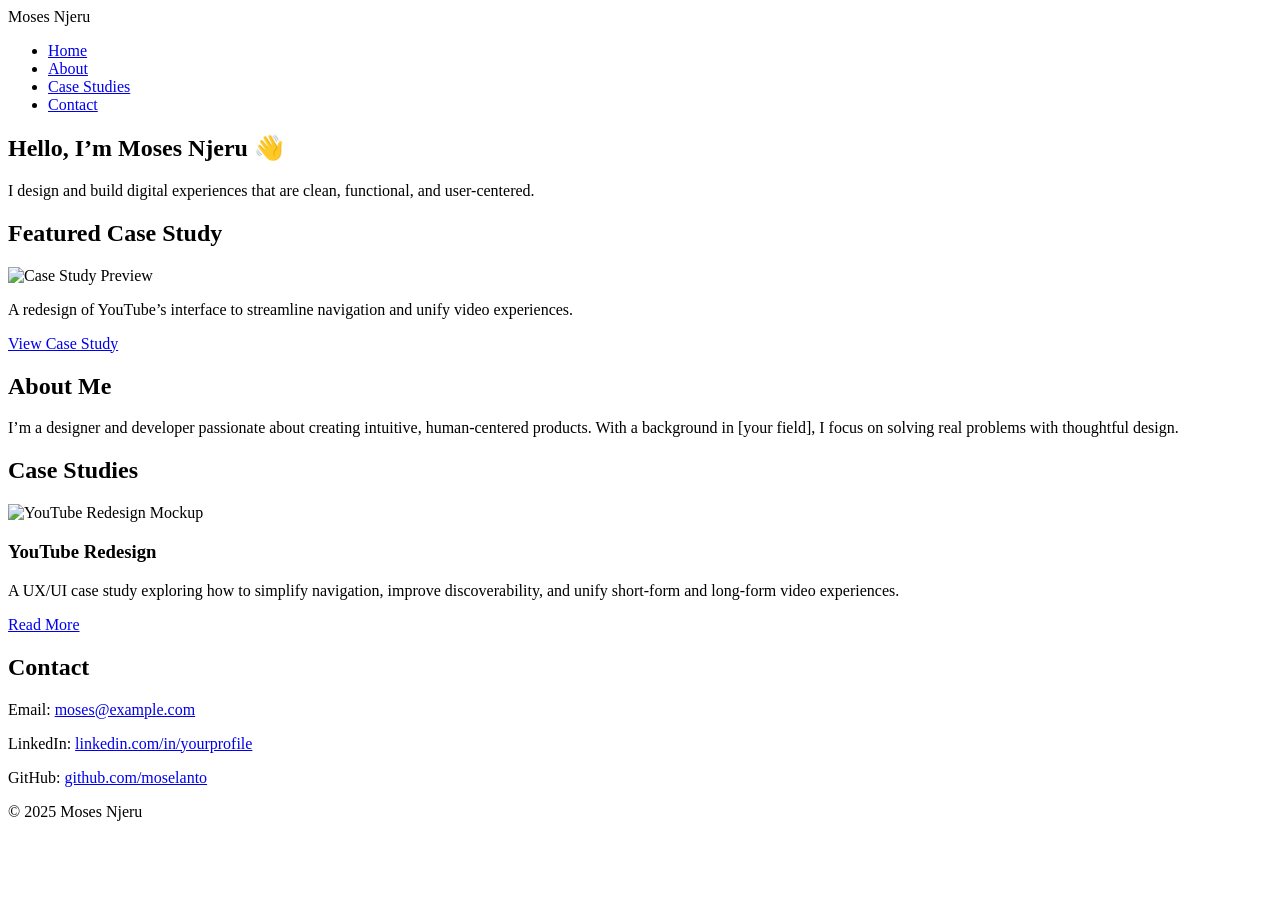
==== index.html @ 7b0b0440 "Create index.html" ====
<!DOCTYPE html>
<html lang="en">
<head>
  <meta charset="UTF-8" />
  <meta name="viewport" content="width=device-width, initial-scale=1.0" />
  <title>Moses Njeru | Portfolio</title>
  <link rel="stylesheet" href="style.css" />
  <!-- Google Fonts -->
  <link href="https://fonts.googleapis.com/css2?family=Montserrat:wght@600&family=Open+Sans&display=swap" rel="stylesheet">
</head>
<body>
  <!-- Navigation -->
  <header>
    <nav class="navbar">
      <div class="logo">Moses Njeru</div>
      <ul class="nav-links">
        <li><a href="#home">Home</a></li>
        <li><a href="#about">About</a></li>
        <li><a href="#case-studies">Case Studies</a></li>
        <li><a href="#contact">Contact</a></li>
      </ul>
    </nav>
  </header>

  <!-- Home Section -->
  <section id="home" class="home">
    <h1>Hello, I’m Moses Njeru 👋</h1>
    <p class="statement">I design and build digital experiences that are clean, functional, and user-centered.</p>
    <div class="featured-case">
      <h2>Featured Case Study</h2>
      <img src="images/case-study-thumbnail.png" alt="Case Study Preview">
      <p>A redesign of YouTube’s interface to streamline navigation and unify video experiences.</p>
      <a href="#case-studies" class="btn">View Case Study</a>
    </div>
  </section>

  <!-- About Section -->
  <section id="about" class="about">
    <h2>About Me</h2>
    <p>
      I’m a designer and developer passionate about creating intuitive, human-centered products.
      With a background in [your field], I focus on solving real problems with thoughtful design.
    </p>
  </section>

  <!-- Case Studies Section -->
  <section id="case-studies" class="case-studies">
    <h2>Case Studies</h2>
    <div class="case-card">
      <img src="images/case-study-1.png" alt="YouTube Redesign Mockup">
      <h3>YouTube Redesign</h3>
      <p>
        A UX/UI case study exploring how to simplify navigation, improve discoverability, 
        and unify short-form and long-form video experiences.
      </p>
      <a href="case-study-youtube.html" class="btn">Read More</a>
    </div>
    <!-- Add more case studies later -->
  </section>

  <!-- Contact Section -->
  <footer id="contact">
    <h2>Contact</h2>
    <p>Email: <a href="mailto:moses@example.com">moses@example.com</a></p>
    <p>LinkedIn: <a href="https://www.linkedin.com/in/yourprofile" target="_blank">linkedin.com/in/yourprofile</a></p>
    <p>GitHub: <a href="https://github.com/moselanto" target="_blank">github.com/moselanto</a></p>
    <p class="copyright">© 2025 Moses Njeru</p>
  </footer>
</body>
</html>
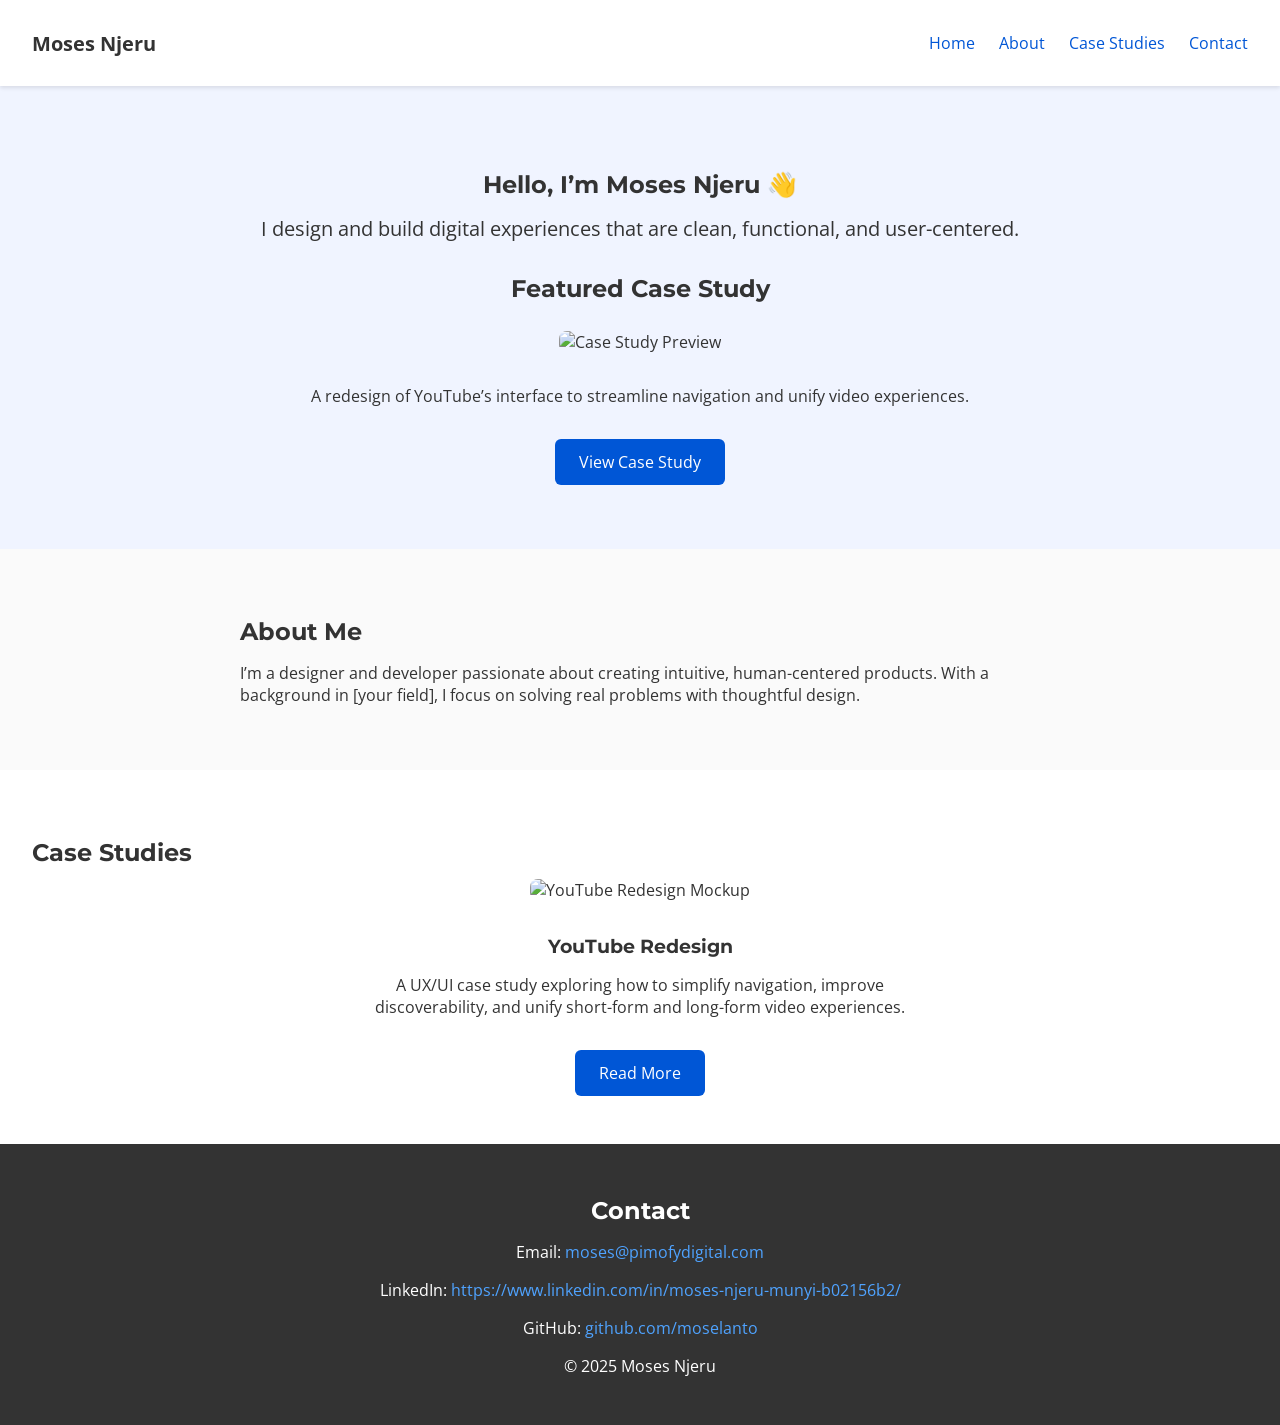
==== commit 57ff570e: "Update index.html" ====
--- a/index.html
+++ b/index.html
@@ -61,8 +61,8 @@
   <!-- Contact Section -->
   <footer id="contact">
     <h2>Contact</h2>
-    <p>Email: <a href="mailto:moses@example.com">moses@example.com</a></p>
-    <p>LinkedIn: <a href="https://www.linkedin.com/in/yourprofile" target="_blank">linkedin.com/in/yourprofile</a></p>
+    <p>Email: <a href="mailto:moses@pimofydigital.com">moses@pimofydigital.com</a></p>
+    <p>LinkedIn: <a href="https://www.linkedin.com/in/moses-njeru-munyi-b02156b2/" target="_blank">https://www.linkedin.com/in/moses-njeru-munyi-b02156b2/</a></p>
     <p>GitHub: <a href="https://github.com/moselanto" target="_blank">github.com/moselanto</a></p>
     <p class="copyright">© 2025 Moses Njeru</p>
   </footer>
--- a/style.css
+++ b/style.css
@@ -0,0 +1,153 @@
+/* General Styles */
+body {
+  font-family: 'Open Sans', sans-serif;
+  margin: 0;
+  color: #333;
+  background-color: #fafafa;
+}
+
+h1, h2, h3 {
+  font-family: 'Montserrat', sans-serif;
+  margin-bottom: 0.5em;
+}
+
+a {
+  text-decoration: none;
+  color: #0056d6;
+}
+
+a:hover {
+  text-decoration: underline;
+}
+
+/* Navbar */
+header {
+  background: #fff;
+  box-shadow: 0 2px 4px rgba(0,0,0,0.1);
+  position: sticky;
+  top: 0;
+  z-index: 100;
+}
+
+.navbar {
+  display: flex;
+  justify-content: space-between;
+  align-items: center;
+  padding: 1rem 2rem;
+}
+
+.logo {
+  font-weight: bold;
+  font-size: 1.25rem;
+}
+
+.nav-links {
+  list-style: none;
+  display: flex;
+  gap: 1.5rem;
+}
+
+.nav-links li {
+  display: inline;
+}
+
+/* Home Section */
+.home {
+  text-align: center;
+  padding: 4rem 2rem;
+  background: #f0f4ff;
+}
+
+.statement {
+  font-size: 1.25rem;
+  margin: 1rem 0 2rem;
+}
+
+.featured-case img {
+  max-width: 400px;
+  width: 100%;
+  margin: 1rem 0;
+  border-radius: 8px;
+}
+
+.btn {
+  display: inline-block;
+  background: #0056d6;
+  color: #fff;
+  padding: 0.75rem 1.5rem;
+  border-radius: 6px;
+  margin-top: 1rem;
+}
+
+.btn:hover {
+  background: #003f9e;
+}
+
+/* About Section */
+.about {
+  padding: 3rem 2rem;
+  max-width: 800px;
+  margin: auto;
+}
+
+/* Case Studies */
+.case-studies {
+  padding: 3rem 2rem;
+  background: #fff;
+}
+
+.case-card {
+  max-width: 600px;
+  margin: auto;
+  text-align: center;
+}
+
+.case-card img {
+  max-width: 100%;
+  border-radius: 8px;
+  margin-bottom: 1rem;
+}
+
+/* Contact Footer */
+footer {
+  background: #333;
+  color: #fff;
+  padding: 2rem;
+  text-align: center;
+}
+
+footer a {
+  color: #4fa3ff;
+}
+
+footer a:hover {
+  color: #fff;
+}
+
+/* Case Study Page */
+.case-study {
+  max-width: 900px;
+  margin: auto;
+  padding: 3rem 2rem;
+}
+
+.case-study .subtitle {
+  font-size: 1.2rem;
+  color: #555;
+  margin-bottom: 2rem;
+}
+
+.hero-image {
+  width: 100%;
+  max-width: 800px;
+  border-radius: 8px;
+  margin: 2rem 0;
+}
+
+.case-image {
+  width: 100%;
+  max-width: 700px;
+  border-radius: 6px;
+  margin: 1.5rem 0;
+}
+
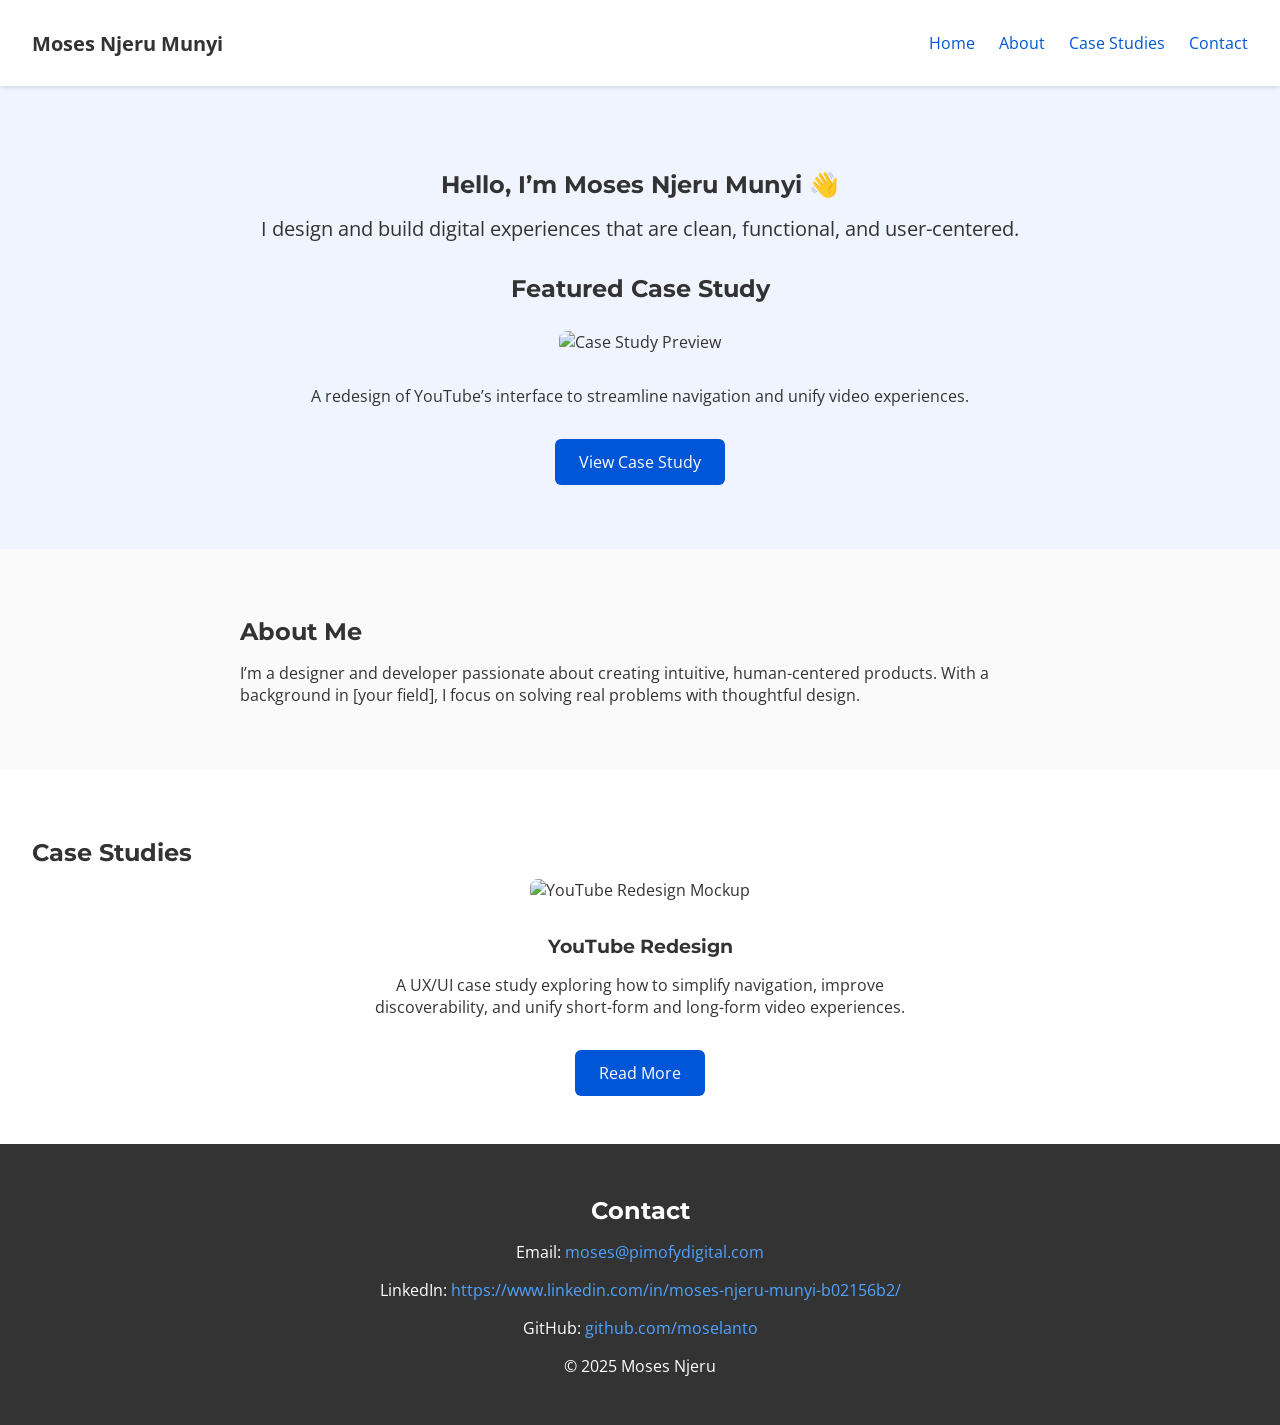
==== commit a49b5126: "Update index.html" ====
--- a/index.html
+++ b/index.html
@@ -3,7 +3,7 @@
 <head>
   <meta charset="UTF-8" />
   <meta name="viewport" content="width=device-width, initial-scale=1.0" />
-  <title>Moses Njeru | Portfolio</title>
+  <title>Moses Njeru Munyi | Portfolio</title>
   <link rel="stylesheet" href="style.css" />
   <!-- Google Fonts -->
   <link href="https://fonts.googleapis.com/css2?family=Montserrat:wght@600&family=Open+Sans&display=swap" rel="stylesheet">
@@ -12,7 +12,7 @@
   <!-- Navigation -->
   <header>
     <nav class="navbar">
-      <div class="logo">Moses Njeru</div>
+      <div class="logo">Moses Njeru Munyi</div>
       <ul class="nav-links">
         <li><a href="#home">Home</a></li>
         <li><a href="#about">About</a></li>
@@ -24,7 +24,7 @@
 
   <!-- Home Section -->
   <section id="home" class="home">
-    <h1>Hello, I’m Moses Njeru 👋</h1>
+    <h1>Hello, I’m Moses Njeru Munyi 👋</h1>
     <p class="statement">I design and build digital experiences that are clean, functional, and user-centered.</p>
     <div class="featured-case">
       <h2>Featured Case Study</h2>
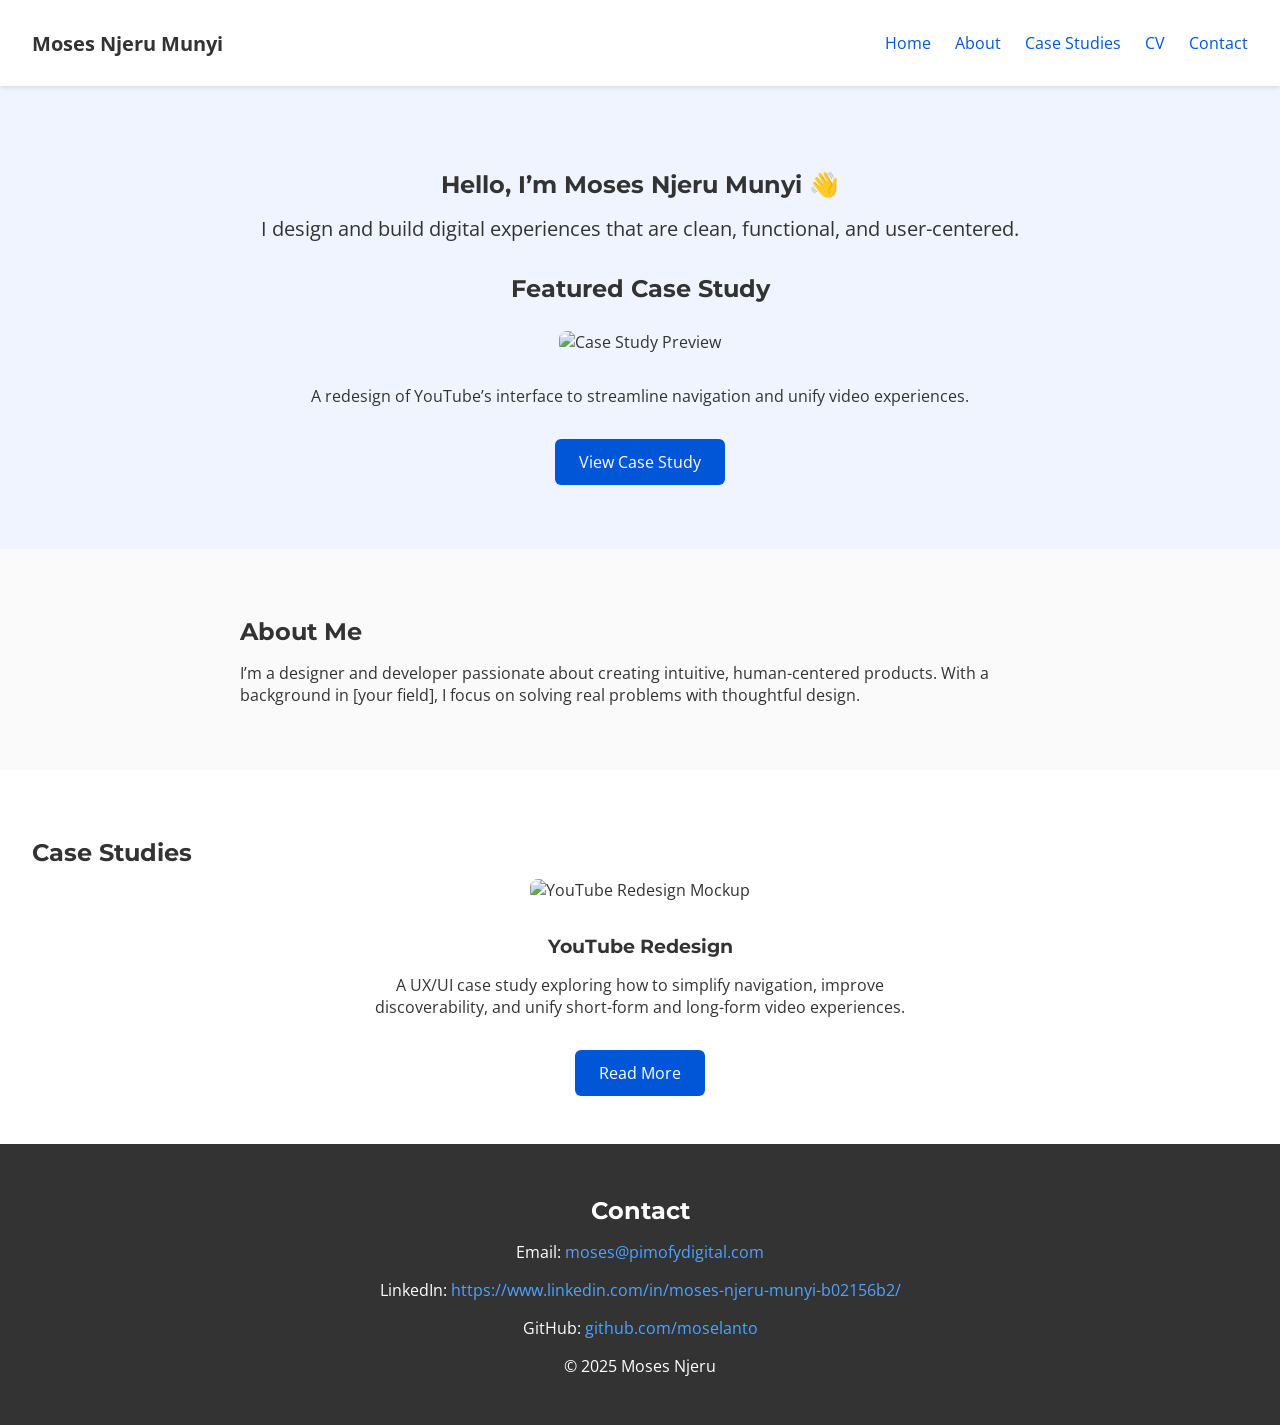
==== commit 8af07f13: "Update index.html" ====
--- a/index.html
+++ b/index.html
@@ -14,11 +14,13 @@
     <nav class="navbar">
       <div class="logo">Moses Njeru Munyi</div>
       <ul class="nav-links">
-        <li><a href="#home">Home</a></li>
-        <li><a href="#about">About</a></li>
-        <li><a href="#case-studies">Case Studies</a></li>
-        <li><a href="#contact">Contact</a></li>
-      </ul>
+  <li><a href="#home">Home</a></li>
+  <li><a href="#about">About</a></li>
+  <li><a href="#case-studies">Case Studies</a></li>
+  <li><a href="cv.html">CV</a></li>
+  <li><a href="#contact">Contact</a></li>
+</ul>
+
     </nav>
   </header>
 
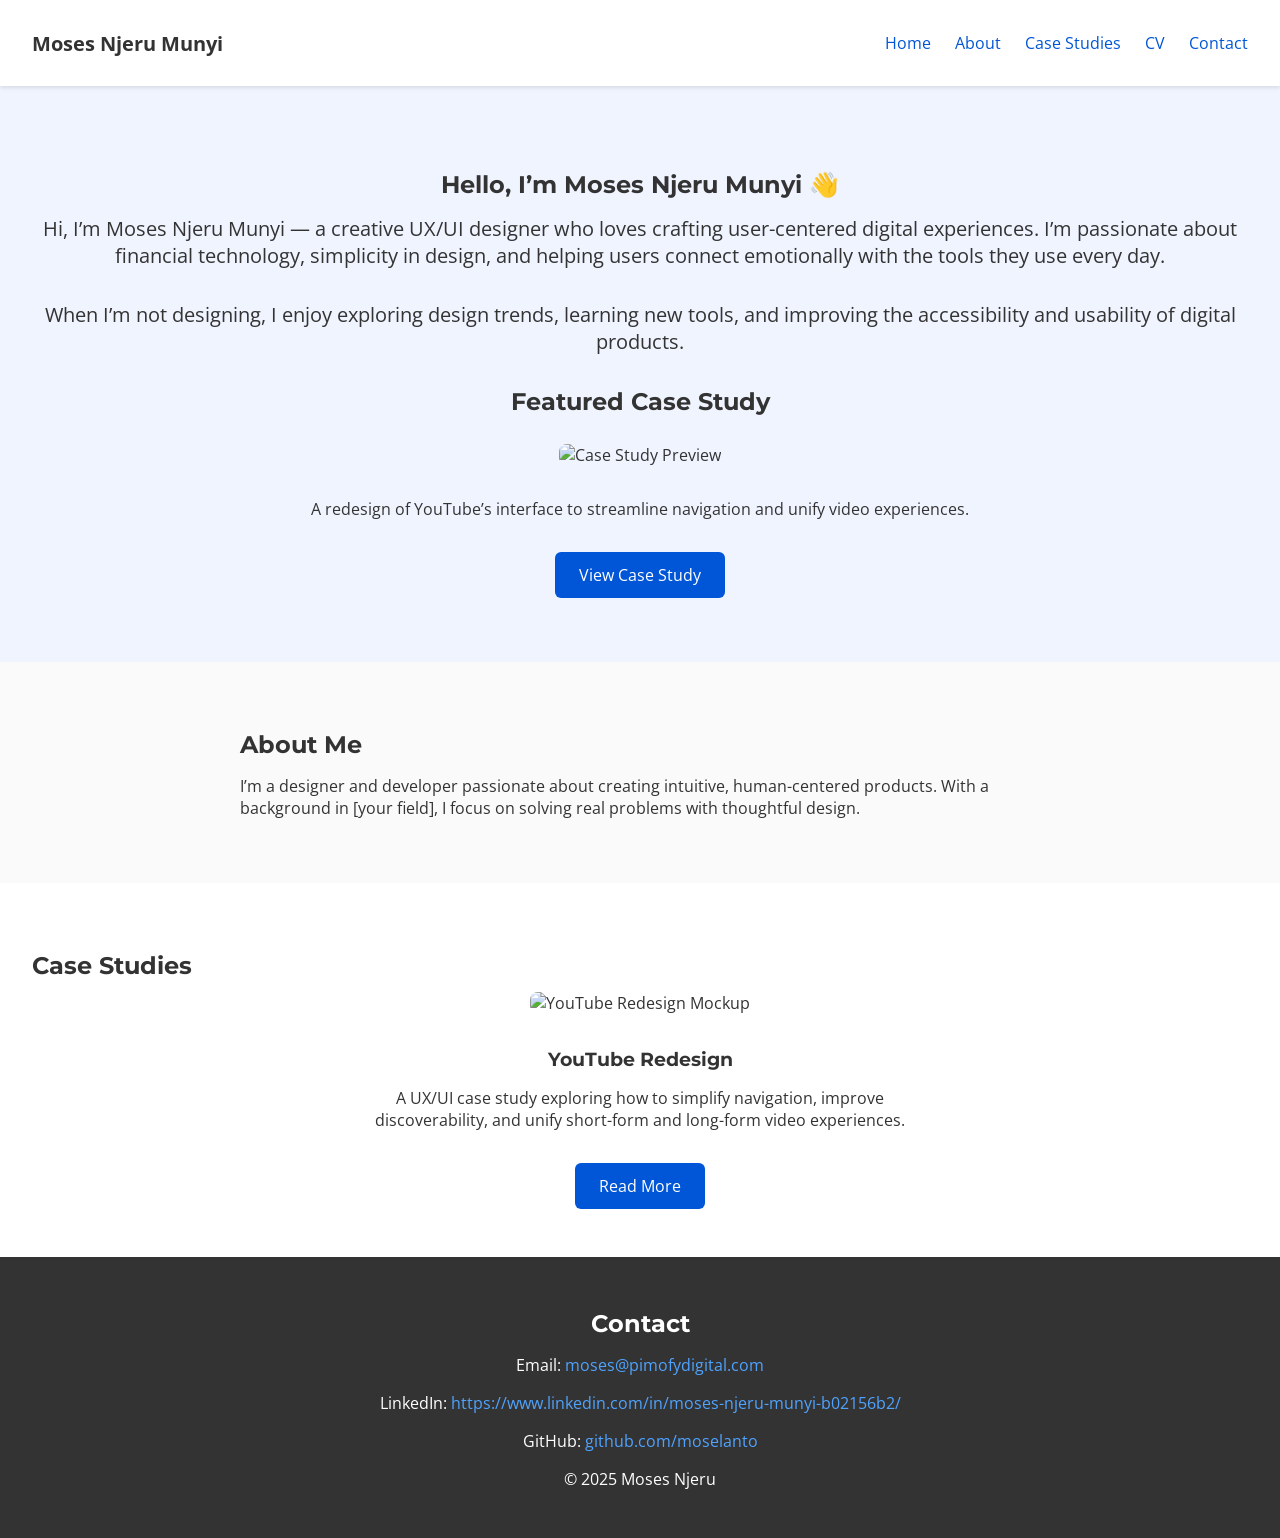
==== commit 18101e71: "Update index.html" ====
--- a/index.html
+++ b/index.html
@@ -27,7 +27,8 @@
   <!-- Home Section -->
   <section id="home" class="home">
     <h1>Hello, I’m Moses Njeru Munyi 👋</h1>
-    <p class="statement">I design and build digital experiences that are clean, functional, and user-centered.</p>
+    <p class="statement">Hi, I’m Moses Njeru Munyi — a creative UX/UI designer who loves crafting user-centered digital experiences. I’m passionate about financial technology, simplicity in design, and helping users connect emotionally with the tools they use every day.</p>
+    <p class="statement">When I’m not designing, I enjoy exploring design trends, learning new tools, and improving the accessibility and usability of digital products.</p>
     <div class="featured-case">
       <h2>Featured Case Study</h2>
       <img src="images/case-study-thumbnail.png" alt="Case Study Preview">
--- a/style.css
+++ b/style.css
@@ -151,3 +151,28 @@
   margin: 1.5rem 0;
 }
 
+/* CV Page */
+.cv-section {
+  padding: 3rem 2rem;
+  max-width: 1000px;
+  margin: auto;
+  text-align: center;
+}
+
+.cv-section h1 {
+  margin-bottom: 1rem;
+}
+
+.cv-frame {
+  margin-top: 2rem;
+  border: 1px solid #ccc;
+  border-radius: 8px;
+  overflow: hidden;
+}
+
+.cv-frame iframe {
+  width: 100%;
+  height: 80vh; /* takes up most of screen height */
+}
+
+
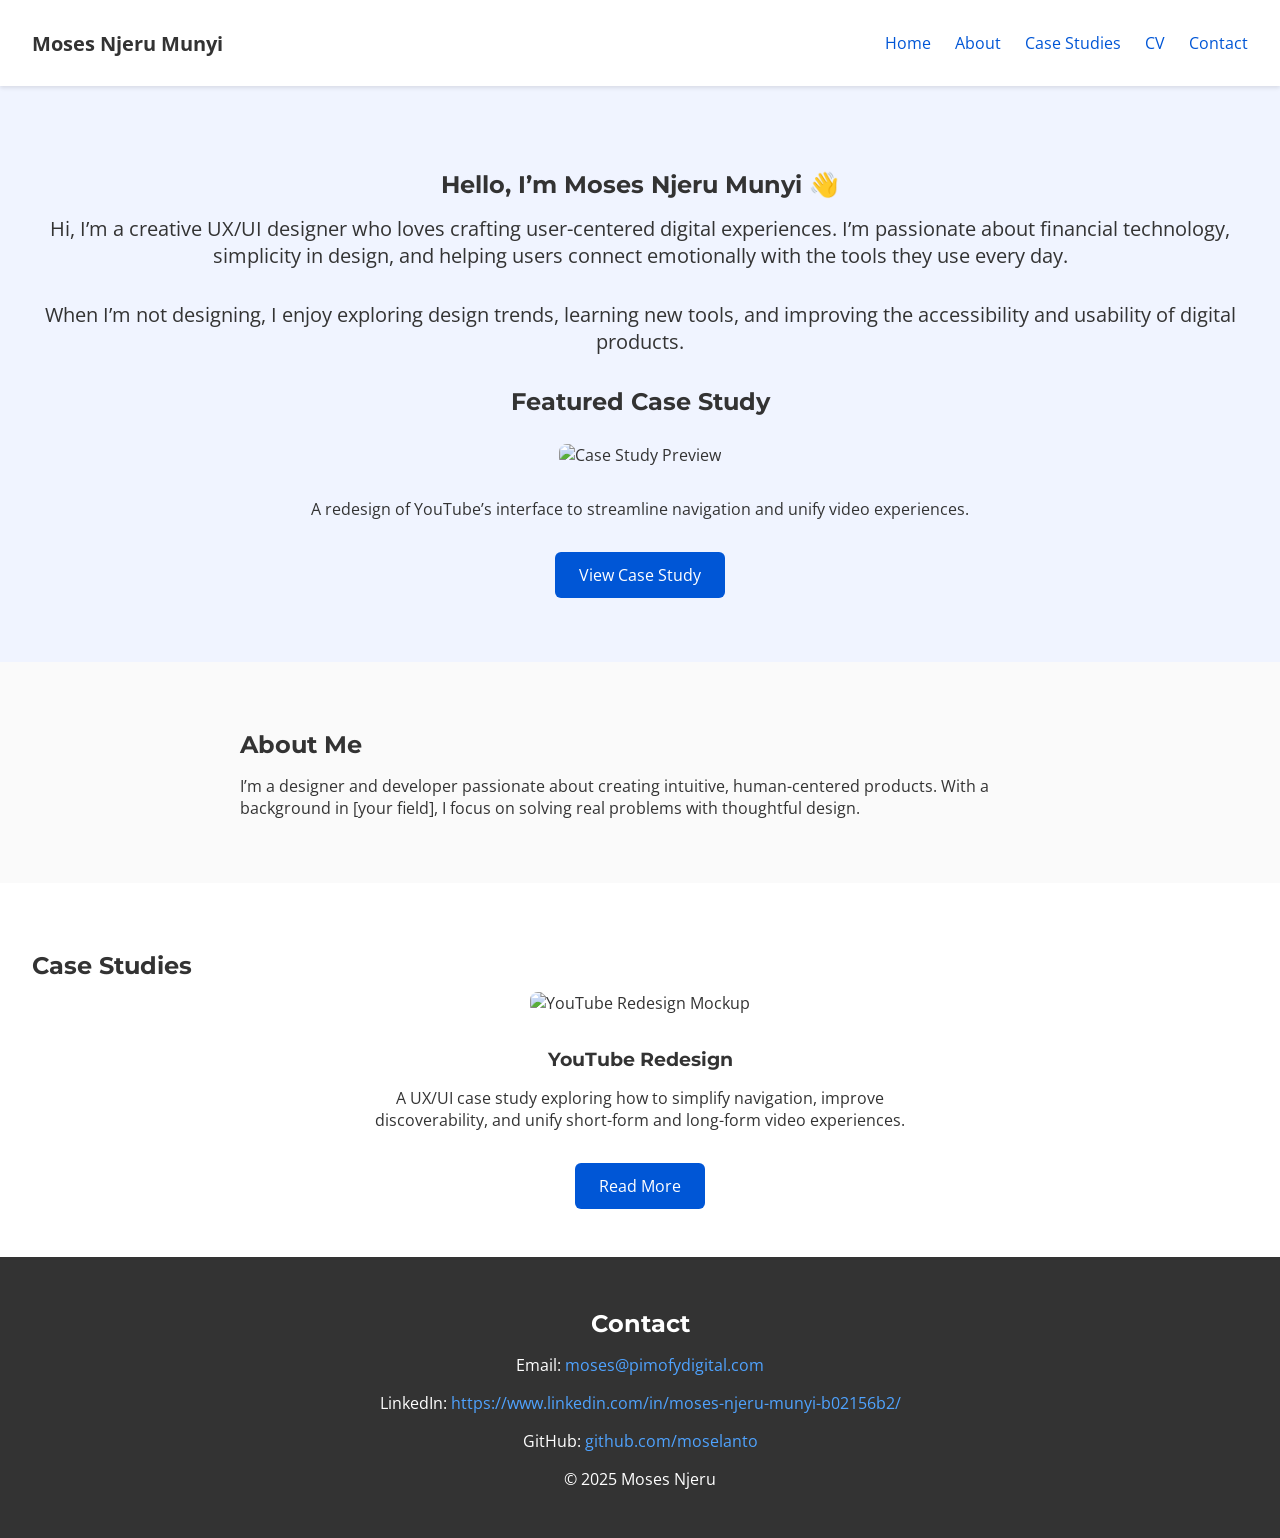
==== commit cac73f2b: "Update index.html" ====
--- a/index.html
+++ b/index.html
@@ -27,7 +27,7 @@
   <!-- Home Section -->
   <section id="home" class="home">
     <h1>Hello, I’m Moses Njeru Munyi 👋</h1>
-    <p class="statement">Hi, I’m Moses Njeru Munyi — a creative UX/UI designer who loves crafting user-centered digital experiences. I’m passionate about financial technology, simplicity in design, and helping users connect emotionally with the tools they use every day.</p>
+    <p class="statement">Hi, I’m a creative UX/UI designer who loves crafting user-centered digital experiences. I’m passionate about financial technology, simplicity in design, and helping users connect emotionally with the tools they use every day.</p>
     <p class="statement">When I’m not designing, I enjoy exploring design trends, learning new tools, and improving the accessibility and usability of digital products.</p>
     <div class="featured-case">
       <h2>Featured Case Study</h2>
